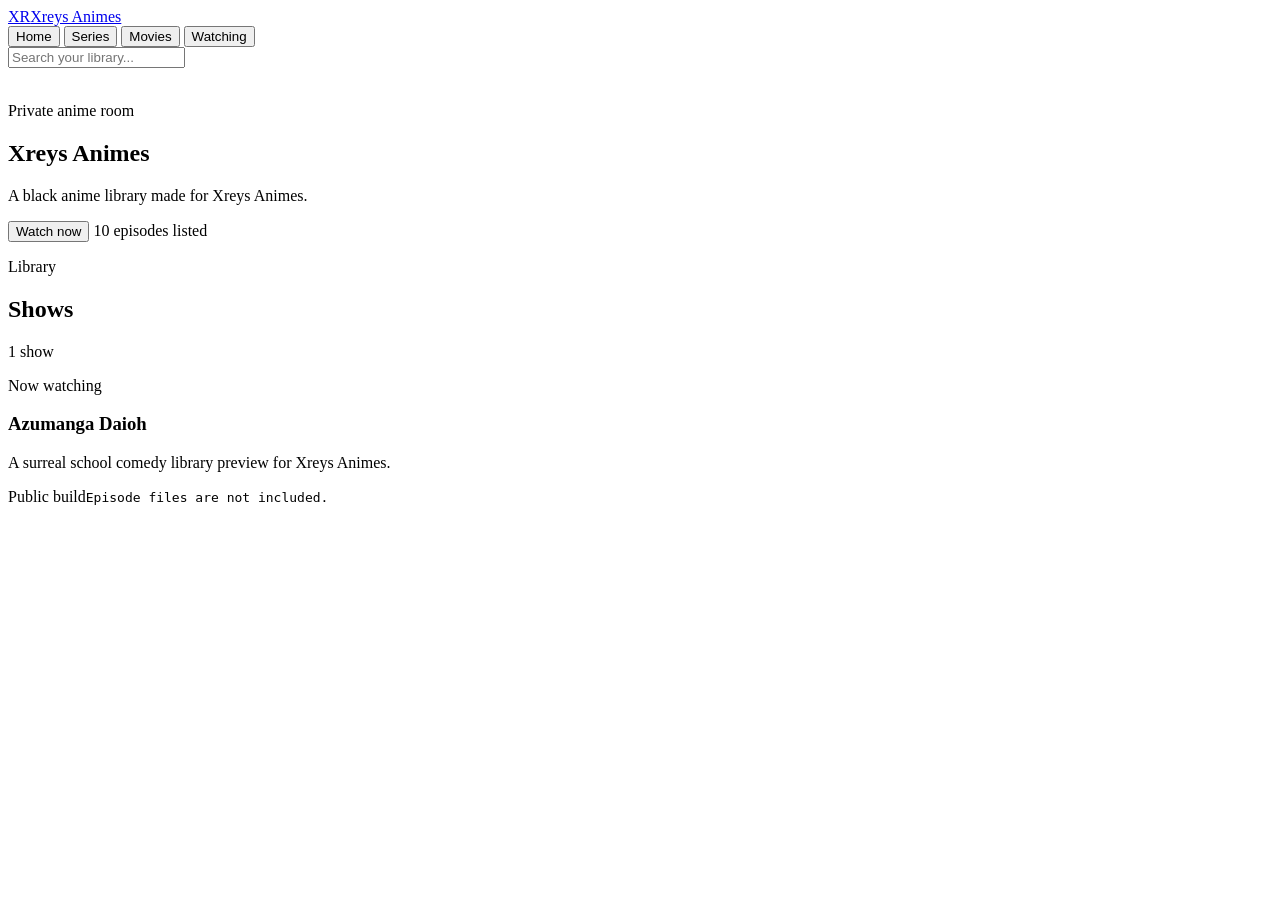
==== index.html @ 066a4a9a "Add Xreys Animes website" ====
<!doctype html>
<html lang="en">
<head>
  <meta charset="UTF-8" />
  <meta name="viewport" content="width=device-width, initial-scale=1.0" />
  <title>Xreys Animes</title>
  <link rel="preconnect" href="https://fonts.googleapis.com" />
  <link rel="preconnect" href="https://fonts.gstatic.com" crossorigin />
  <link href="https://fonts.googleapis.com/css2?family=Inter:wght@500;600;700;800;900&display=swap" rel="stylesheet" />
  <link rel="stylesheet" href="./styles.css" />
</head>
<body>
  <header class="topbar">
    <a class="brand" href="#"><span class="brand-mark">XR</span><span>Xreys Animes</span></a>
    <nav class="top-nav" aria-label="Primary">
      <button class="top-tab active" data-filter="all">Home</button>
      <button class="top-tab" data-filter="Series">Series</button>
      <button class="top-tab" data-filter="Movie">Movies</button>
      <button class="top-tab" data-filter="watching">Watching</button>
    </nav>
    <label class="search"><i data-lucide="search"></i><input id="searchInput" type="search" placeholder="Search your library..." /></label>
  </header>

  <main class="shell">
    <section class="hero" id="hero">
      <div class="hero-art"><img class="hero-cover" id="heroCover" src="" alt="" /></div>
      <div class="hero-copy">
        <p class="eyebrow">Private anime room</p>
        <h1 id="heroTitle">Xreys Animes</h1>
        <p id="heroDescription">A black anime library made for Xreys Animes.</p>
        <div class="hero-actions">
          <button class="watch-button" id="watchHero"><i data-lucide="play"></i>Watch now</button>
          <span class="status-pill" id="heroStatus">10 episodes listed</span>
        </div>
      </div>
    </section>

    <section class="content-area">
      <section class="library-panel">
        <div class="section-head"><div><p class="eyebrow">Library</p><h2 id="sectionTitle">Shows</h2></div><span id="resultCount">1 show</span></div>
        <div class="anime-grid" id="animeGrid"></div>
        <div class="empty-state" id="emptyState" hidden><i data-lucide="folder-open"></i><h3>No anime added yet</h3><p>Add shows to your library.</p></div>
      </section>
      <aside class="watch-panel">
        <div class="panel-card"><p class="eyebrow">Now watching</p><h3>Azumanga Daioh</h3><p>A surreal school comedy library preview for Xreys Animes.</p></div>
        <div class="panel-card compact"><span>Public build</span><code>Episode files are not included.</code></div>
      </aside>
    </section>
  </main>

  <dialog class="player-modal" id="playerModal">
    <div class="modal-top"><div><p id="playerMeta">Episode</p><h2 id="playerTitle">Xreys Animes</h2></div><button class="icon-button" id="closePlayer" aria-label="Close player"><i data-lucide="x"></i></button></div>
    <div class="video-frame" id="videoFrame"></div>
    <div class="player-controls">
      <button class="control-button" id="backSkip" type="button"><i data-lucide="rotate-ccw"></i>10s</button>
      <button class="control-button" id="forwardSkip" type="button">10s<i data-lucide="rotate-cw"></i></button>
      <label class="auto-skip"><input id="autoSkipToggle" type="checkbox" /><span>Auto skip intro/outro</span></label>
    </div>
    <div class="episode-row" id="episodeRow"></div>
  </dialog>

  <script src="https://unpkg.com/lucide@latest/dist/umd/lucide.min.js"></script>
  <script src="./app.js"></script>
</body>
</html>
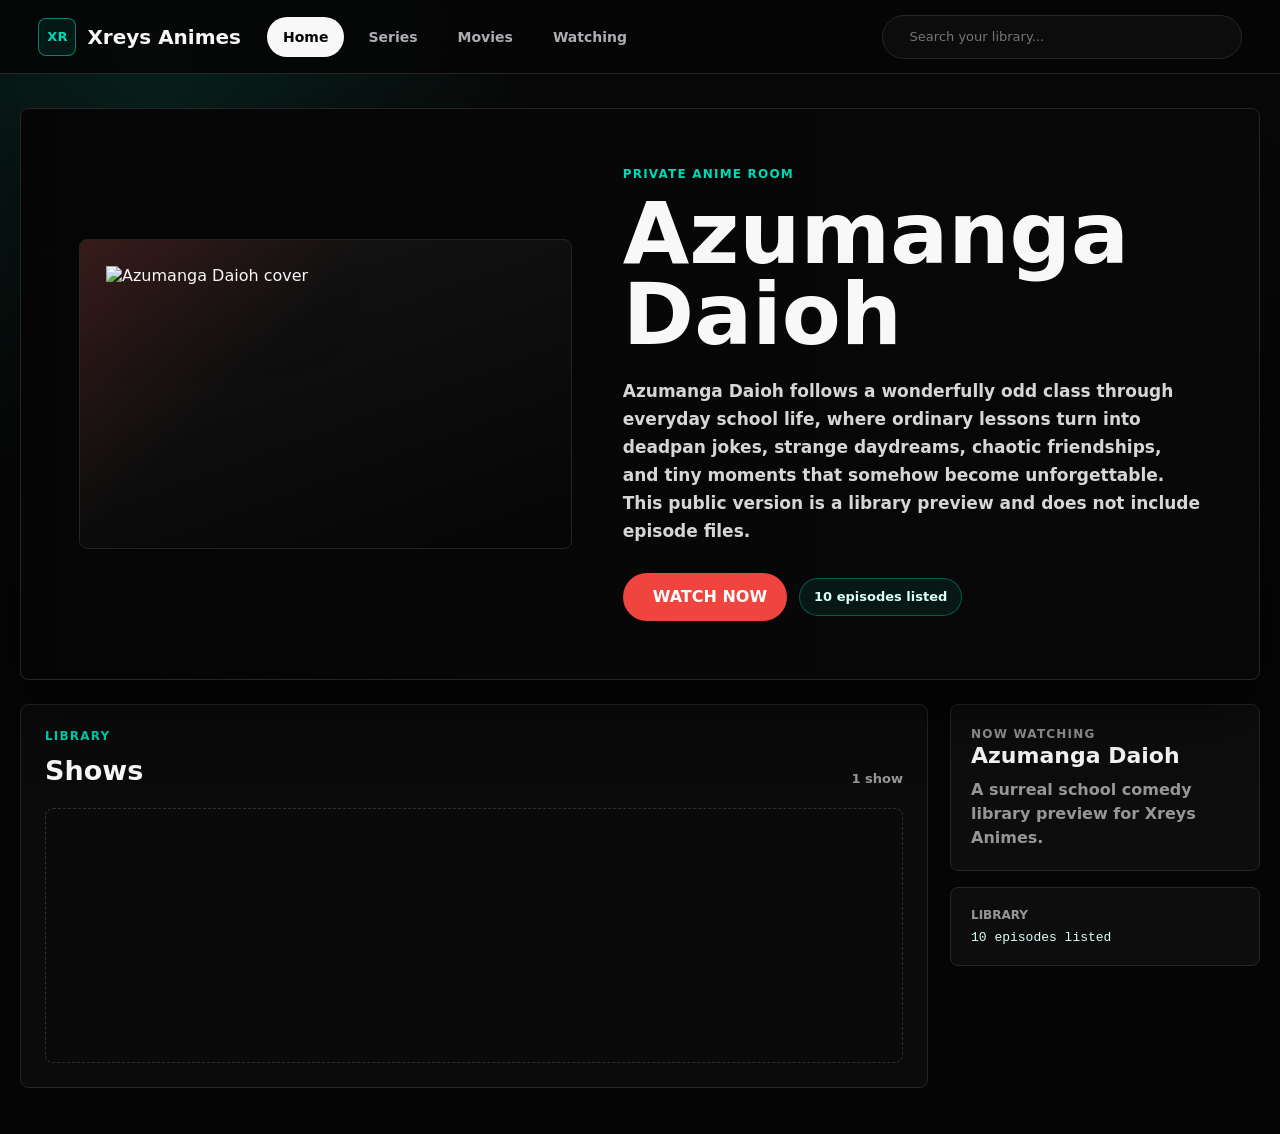
==== commit 8a298c1d: "Remove placeholder empty library messaging" ====
--- a/index.html
+++ b/index.html
@@ -39,11 +39,11 @@
       <section class="library-panel">
         <div class="section-head"><div><p class="eyebrow">Library</p><h2 id="sectionTitle">Shows</h2></div><span id="resultCount">1 show</span></div>
         <div class="anime-grid" id="animeGrid"></div>
-        <div class="empty-state" id="emptyState" hidden><i data-lucide="folder-open"></i><h3>No anime added yet</h3><p>Add shows to your library.</p></div>
+        <div class="empty-state" id="emptyState" hidden></div>
       </section>
       <aside class="watch-panel">
         <div class="panel-card"><p class="eyebrow">Now watching</p><h3>Azumanga Daioh</h3><p>A surreal school comedy library preview for Xreys Animes.</p></div>
-        <div class="panel-card compact"><span>Public build</span><code>Episode files are not included.</code></div>
+        <div class="panel-card compact"><span>Library</span><code>10 episodes listed</code></div>
       </aside>
     </section>
   </main>
--- a/styles.css
+++ b/styles.css
@@ -0,0 +1 @@
+:root{color-scheme:dark;--bg:#050505;--line:#262626;--text:#f8f8f8;--muted:#969696;--teal:#00d8b6;--red:#f0443e;--amber:#ffbc42;--shadow:0 24px 70px rgba(0,0,0,.55)}*{box-sizing:border-box}body{margin:0;min-height:100vh;overflow-x:hidden;background:radial-gradient(circle at 12% 10%,rgba(0,216,182,.12),transparent 24rem),linear-gradient(180deg,#090909 0%,#050505 44rem);color:var(--text);font-family:Inter,system-ui,-apple-system,BlinkMacSystemFont,"Segoe UI",sans-serif}button,input{font:inherit}button{border:0;color:inherit;cursor:pointer}.topbar{position:sticky;top:0;z-index:10;display:grid;grid-template-columns:auto minmax(300px,1fr) minmax(220px,360px);gap:26px;align-items:center;min-height:74px;padding:0 clamp(18px,3vw,44px);background:rgba(5,5,5,.86);border-bottom:1px solid var(--line);backdrop-filter:blur(18px)}.brand{display:flex;align-items:center;gap:11px;color:var(--text);text-decoration:none;font-size:20px;font-weight:900;white-space:nowrap}.brand-mark{display:grid;width:38px;height:38px;place-items:center;border:1px solid rgba(0,216,182,.55);border-radius:8px;background:#041916;color:var(--teal);font-size:13px}.top-nav{display:flex;align-items:center;gap:8px;min-width:0}.top-tab{min-height:40px;padding:0 16px;border-radius:999px;background:transparent;color:#adadb4;font-size:14px;font-weight:800}.top-tab.active,.top-tab:hover{background:var(--text);color:#050505}.search{display:flex;align-items:center;gap:10px;height:44px;padding:0 15px;border:1px solid var(--line);border-radius:999px;background:#0c0c0c}.search svg{width:18px;height:18px;color:var(--teal)}.search input{width:100%;border:0;outline:0;background:transparent;color:var(--text);font-size:13px}.shell{width:min(1240px,calc(100vw - 32px));margin:0 auto;padding:34px 0 46px}.hero{position:relative;display:grid;grid-template-columns:minmax(0,.92fr) minmax(320px,1.08fr);gap:clamp(24px,4vw,58px);align-items:center;min-height:430px;overflow:hidden;padding:clamp(24px,5vw,58px);border:1px solid var(--line);border-radius:8px;background:linear-gradient(135deg,rgba(0,216,182,.14),transparent 42%),#0b0b0b;box-shadow:var(--shadow)}.hero.has-show{background-image:linear-gradient(90deg,rgba(5,5,5,.96),rgba(5,5,5,.52)),var(--hero-image);background-position:center;background-size:cover}.hero-art{position:relative;min-height:310px;overflow:hidden;border:1px solid #242424;border-radius:8px;background:linear-gradient(135deg,rgba(240,68,62,.16),transparent 38%),linear-gradient(160deg,#151515,#050505)}.hero-cover{position:absolute;inset:26px;width:calc(100% - 52px);height:calc(100% - 52px);object-fit:contain;filter:drop-shadow(0 22px 36px rgba(0,0,0,.55))}.eyebrow{margin:0 0 12px;color:var(--teal);font-size:12px;font-weight:900;letter-spacing:.1em;text-transform:uppercase}.hero h1{margin:0;color:var(--text);font-size:clamp(42px,7vw,86px);line-height:.94;font-weight:900}.hero p:not(.eyebrow){max-width:610px;margin:22px 0 0;color:#d6d6d9;font-size:17px;font-weight:700;line-height:1.65}.hero-actions{display:flex;flex-wrap:wrap;gap:12px;align-items:center;margin-top:28px}.watch-button{display:inline-flex;align-items:center;justify-content:center;gap:10px;min-height:48px;padding:0 20px;border-radius:999px;background:var(--red);color:white;font-weight:900;text-transform:uppercase}.status-pill{display:inline-flex;align-items:center;min-height:38px;padding:0 14px;border:1px solid rgba(0,216,182,.34);border-radius:999px;color:#d9fffa;background:rgba(0,216,182,.08);font-size:13px;font-weight:900}.content-area{display:grid;grid-template-columns:minmax(0,1fr) 310px;gap:22px;margin-top:24px}.library-panel{min-width:0;padding:24px;border:1px solid var(--line);border-radius:8px;background:rgba(12,12,12,.86)}.section-head{display:flex;align-items:flex-end;justify-content:space-between;gap:18px;margin-bottom:22px}.section-head h2{margin:0;font-size:27px}#resultCount{color:var(--muted);font-size:13px;font-weight:900}.anime-grid{display:grid;grid-template-columns:repeat(4,minmax(150px,1fr));gap:18px}.anime-card{overflow:hidden;border:1px solid #242424;border-radius:8px;background:#151515;text-align:left;transition:transform .16s ease,border-color .16s ease}.anime-card:hover{border-color:rgba(0,216,182,.62);transform:translateY(-3px)}.poster{width:100%;aspect-ratio:.78/1;object-fit:cover;object-position:center top;background:#202020}.card-body{display:block;min-height:122px;padding:13px 14px 16px}.card-body h3{min-height:38px;margin:0 0 6px;font-size:15px;line-height:1.2}.rating{color:var(--amber);font-weight:900}.genre{display:block;margin-top:8px;color:var(--muted);font-size:13px;font-weight:700;line-height:1.35}.watch-panel{display:grid;align-content:start;gap:16px}.panel-card{padding:20px;border:1px solid var(--line);border-radius:8px;background:#0d0d0d}.panel-card h3{margin:0 0 10px;font-size:22px}.panel-card p{margin:0;color:var(--muted);font-weight:700;line-height:1.5}.panel-card.compact{display:grid;gap:8px}.panel-card.compact span{color:var(--muted);font-size:12px;font-weight:900;text-transform:uppercase}code{display:block;overflow-wrap:anywhere;color:#d9fffa;font-size:13px}dialog{border:1px solid #252525;border-radius:8px;background:#0a0a0a;color:var(--text);box-shadow:var(--shadow)}dialog::backdrop{background:rgba(0,0,0,.72);backdrop-filter:blur(6px)}.player-modal{width:min(980px,calc(100vw - 28px));padding:18px}.modal-top{display:flex;align-items:center;justify-content:space-between;gap:16px;margin-bottom:16px}.modal-top p{margin:0 0 5px;color:var(--teal);font-size:12px;font-weight:900;text-transform:uppercase}.modal-top h2{margin:0;font-size:22px}.icon-button{display:grid;width:42px;height:42px;place-items:center;border-radius:8px;background:transparent;color:#e8e8e8}.icon-button:hover{background:#151515}.video-frame{overflow:hidden;aspect-ratio:16/9;border-radius:8px;background:#000}.video-loading{display:grid;width:100%;height:100%;place-items:center;padding:20px;color:#d9fffa;font-weight:900;text-align:center}.player-controls{display:flex;flex-wrap:wrap;gap:10px;align-items:center;padding-top:14px}.control-button,.auto-skip{display:inline-flex;align-items:center;justify-content:center;gap:8px;min-height:40px;padding:0 14px;border-radius:999px;background:#171717;color:#e8e8e8;font-size:13px;font-weight:900}.auto-skip{border:1px solid rgba(0,216,182,.28);cursor:pointer}.auto-skip input{width:16px;height:16px;accent-color:var(--teal)}.episode-row{display:flex;gap:10px;overflow-x:auto;padding-top:14px}.episode-row button{min-width:96px;min-height:40px;border-radius:999px;background:#171717;color:#d4d4d8;font-weight:900}.episode-row button.active{background:var(--teal);color:#021412}.empty-state{display:grid;min-height:255px;place-items:center;padding:34px;border:1px dashed #303030;border-radius:8px;background:#0a0a0a;text-align:center}@media(max-width:960px){.topbar{grid-template-columns:1fr;gap:12px;padding-block:14px}.top-nav{overflow-x:auto}.hero,.content-area{grid-template-columns:1fr}.hero-art{min-height:220px}.anime-grid{grid-template-columns:repeat(3,minmax(140px,1fr))}}@media(max-width:620px){.shell{width:min(100vw - 24px,1240px);padding-top:18px}.brand{font-size:18px}.top-tab{padding:0 13px}.hero{padding:20px}.hero h1{font-size:42px}.library-panel{padding:16px}.anime-grid{grid-template-columns:repeat(2,minmax(120px,1fr))}}
